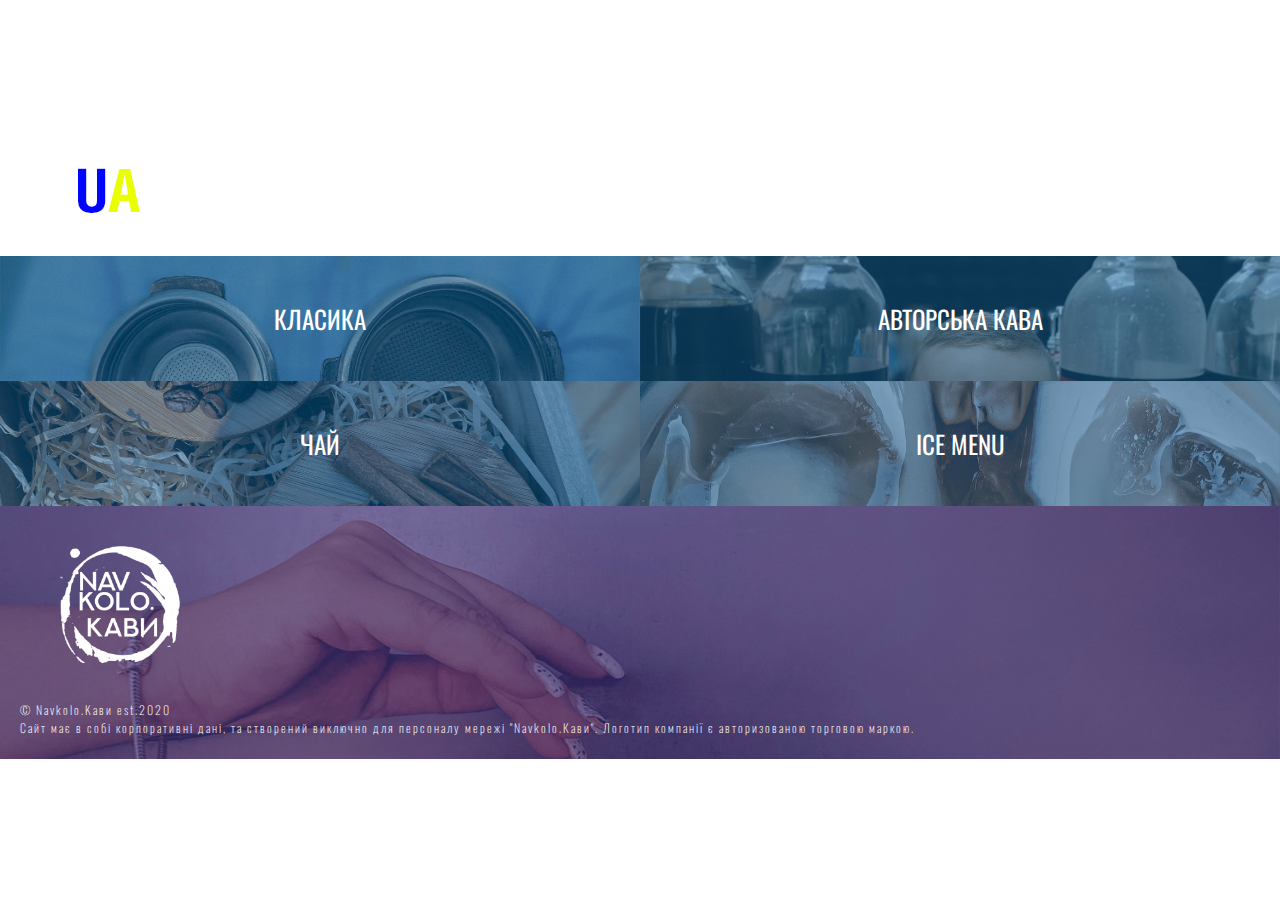
==== main/avengers.html @ 0463a780 "Add files via upload" ====
<!-- Оболочка документа, указываем язык содержимого -->
<html lang="ru">
	<!-- Заголовок страницы, контейнер для других важных данных (не отображается) -->
	<head>
		<!-- Заголовок страницы в браузере -->
		<title>NavKolo.Avengers</title>
		<!-- Подключаем CSS -->
		<link rel="stylesheet" href="../css/avengers.css" />
		<!-- Кодировка страницы -->
		<meta http-equiv="Content-type" content="text/html;charset=UTF-8" />
		<meta name="viewport" content="width=device-width, initial-scale=1.0">
	</head>
	<!-- Отображаемое тело страницы -->
<body>	
<div class="wrapper">
	<header class="header">
		<div class="logo">
			<img class="logo__est" src="../img/icons/icon__2.png" alt="">
		</div>
	</header>
	<div class="content">
	</div>
	<div class="maps">
		<ul class="maps__page maps__flex">
			<a class="maps__link maps__classic" href="classic.html"><li>КЛАСИКА</li></a>
			<a class="maps__link maps__autphors" href="autphors.html"><li>АВТОРСЬКА КАВА</li></a>
		</ul>
		<ul class="maps__page maps__flex">			
			<a class="maps__link maps__tea" href="tea.html"><li>ЧАЙ</li></a>
			<a class="maps__link maps__ice" href="ice-menu.html"><li>ICE MENU</li></a>
		</ul>
	</div>
	<footer class="footer">
		<div class="logofoot">
			<a href="../index.html"><img class="logo__est" src="../img/icons/logo_white.png" alt=""></a>
		</div>
		<p>© Navkolo.Kави est.2020</p>
		<p>Сайт має в собі корпоративні дані, та створений виключно для персоналу мережі "Navkolo.Кави". Логотип компанії є авторизованою торговою маркою.</p>
	</footer>
</div>
</body>
</html>
---- css/avengers.css ----
@charset "UTF-8";
/*Обнуление*/
@import url("https://fonts.googleapis.com/css2?family=Oswald&display=swap");
@import url("https://fonts.googleapis.com/css2?family=Oswald:wght@200;400&display=swap");
@import url("https://fonts.googleapis.com/css2?family=Oswald:wght@200;400&family=Roboto+Condensed:wght@300&display=swap");
* {
  padding: 0;
  margin: 0;
  border: 0;
}

*, *:before, *:after {
  -webkit-box-sizing: border-box;
  box-sizing: border-box;
}

:focus, :active {
  outline: none;
}

a:focus, a:active {
  outline: none;
}

nav, footer, header, aside {
  display: block;
}

html, body {
  height: 100%;
  width: 100%;
  font-size: 100%;
  line-height: 1;
  font-size: 14px;
  -ms-text-size-adjust: 100%;
  -moz-text-size-adjust: 100%;
  -webkit-text-size-adjust: 100%;
}

input, button, textarea {
  font-family: inherit;
}

input::-ms-clear {
  display: none;
}

button {
  cursor: pointer;
}

button::-moz-focus-inner {
  padding: 0;
  border: 0;
}

a, a:visited {
  text-decoration: none;
}

a:hover {
  text-decoration: none;
}

ul li {
  list-style: none;
}

img {
  vertical-align: top;
}

h1, h2, h3, h4, h5, h6 {
  font-size: inherit;
  font-weight: inherit;
}

/*--------------------*/
.footer {
  background: url(../img/footer.jpg) 0 0/cover, no-repeat;
  font-family: "Oswald", sans-serif;
  font-weight: 200;
  color: #fff;
  padding: 0 20px 20px 20px;
}
.footer img {
  width: 200px;
  padding: 40px;
}
.footer p {
  padding: 0 0 5px 0;
  font-size: 12px;
  letter-spacing: 2px;
  line-height: 13px;
}

.maps__flex {
  display: -webkit-box;
  display: -ms-flexbox;
  display: flex;
}
.maps__link {
  -webkit-box-flex: 1;
      -ms-flex: 1 0 50%;
          flex: 1 0 50%;
  text-align: center;
  font-family: "Oswald", sans-serif;
  font-weight: normal;
  color: #fff;
  padding: 50px;
  font-size: 25px;
}
.maps__ice {
  background: url(../img/maps/ice.jpg) 0 0/cover, no-repeat;
}
.maps__ice:hover {
  background: url(../img/maps/ice_hover.jpg) 0 0/cover, no-repeat;
}
.maps__autphors {
  background: url(../img/maps/autphors.jpg) 0 0/cover, no-repeat;
}
.maps__autphors:hover {
  background: url(../img/maps/autphors_hover.jpg) 0 0/cover, no-repeat;
}
.maps__tea {
  background: url(../img/maps/tea.jpg) 0 0/cover, no-repeat;
}
.maps__tea:hover {
  background: url(../img/maps/tea_hover.jpg) 0 0/cover, no-repeat;
}
.maps__avengers {
  background: url(../img/maps/avengers.jpg) 0 0/cover, no-repeat;
}
.maps__avengers:hover {
  background: url(../img/maps/avengers_hover.jpg) 0 0/cover, no-repeat;
}
.maps__classic {
  background: url(../img/maps/classic.jpg) 0 0/cover, no-repeat;
}
.maps__classic:hover {
  background: url(../img/maps/classic_hover.jpg) 0 0/cover, no-repeat;
}
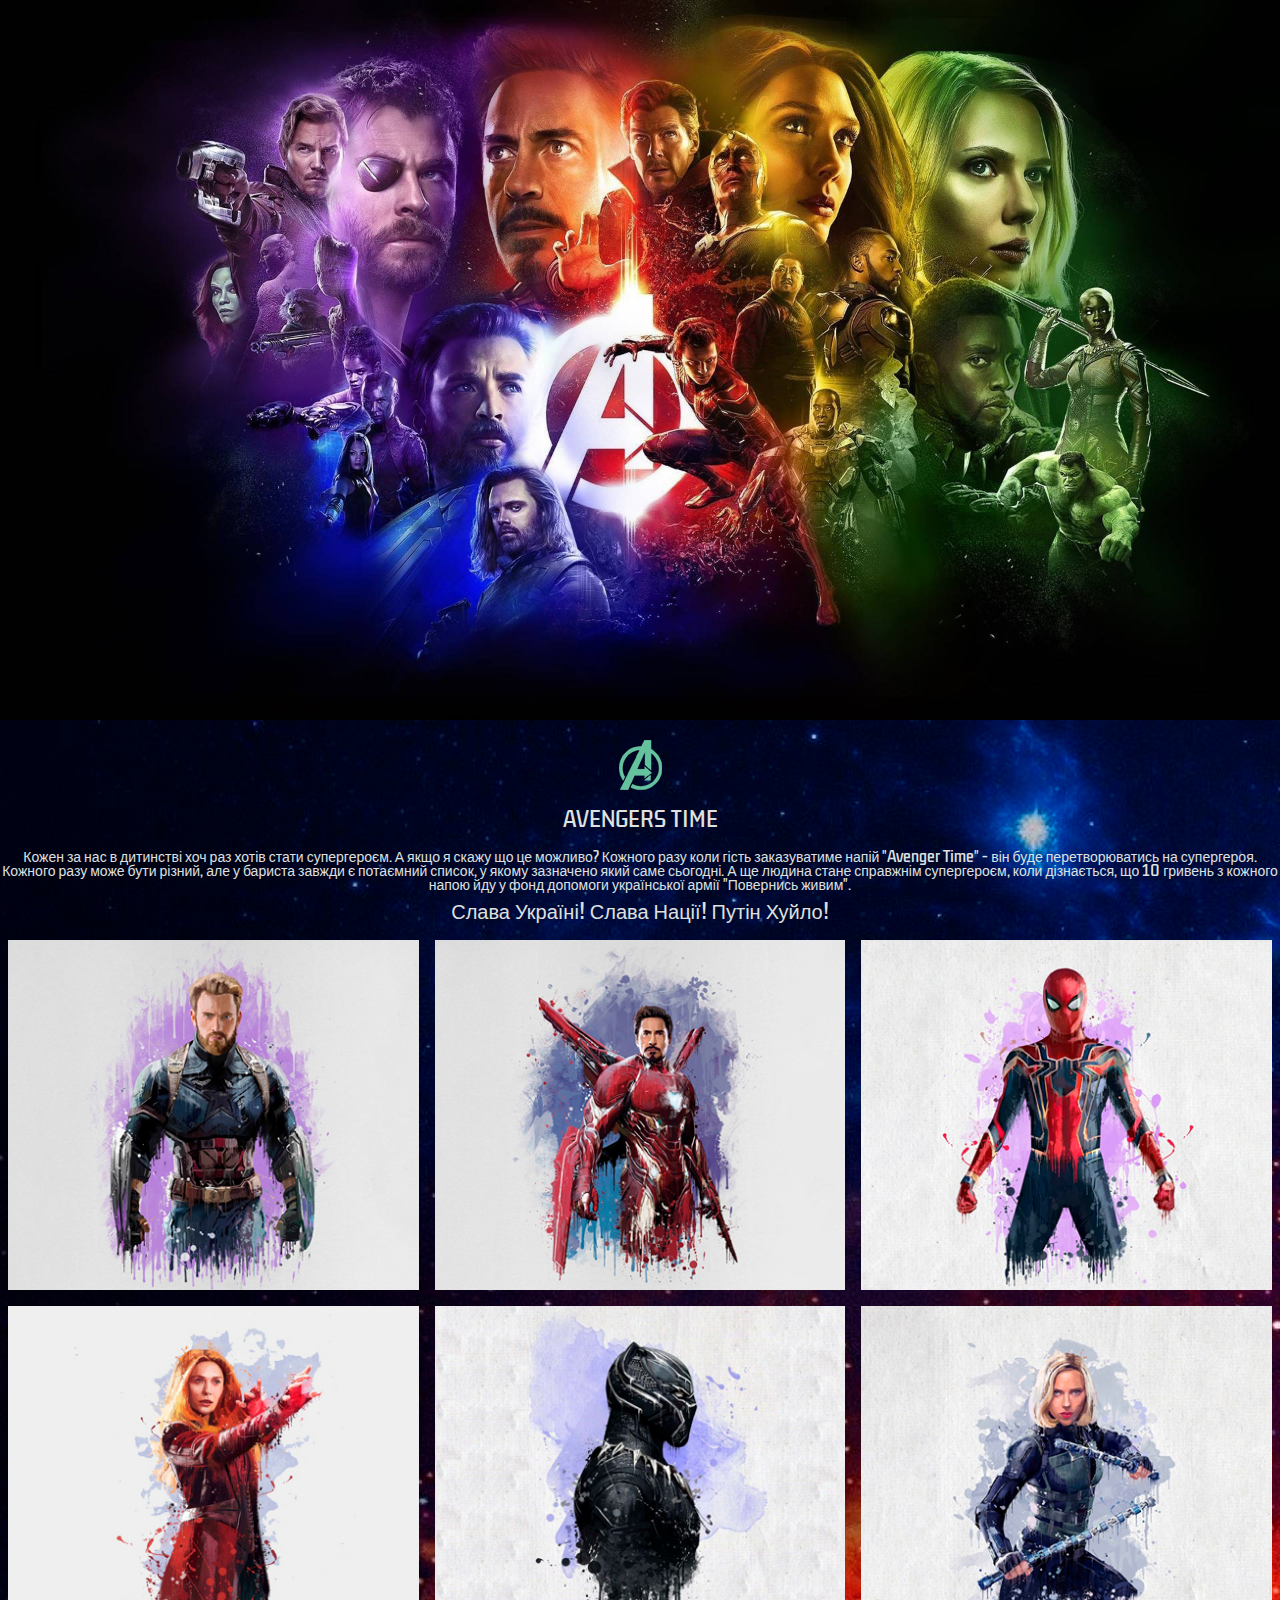
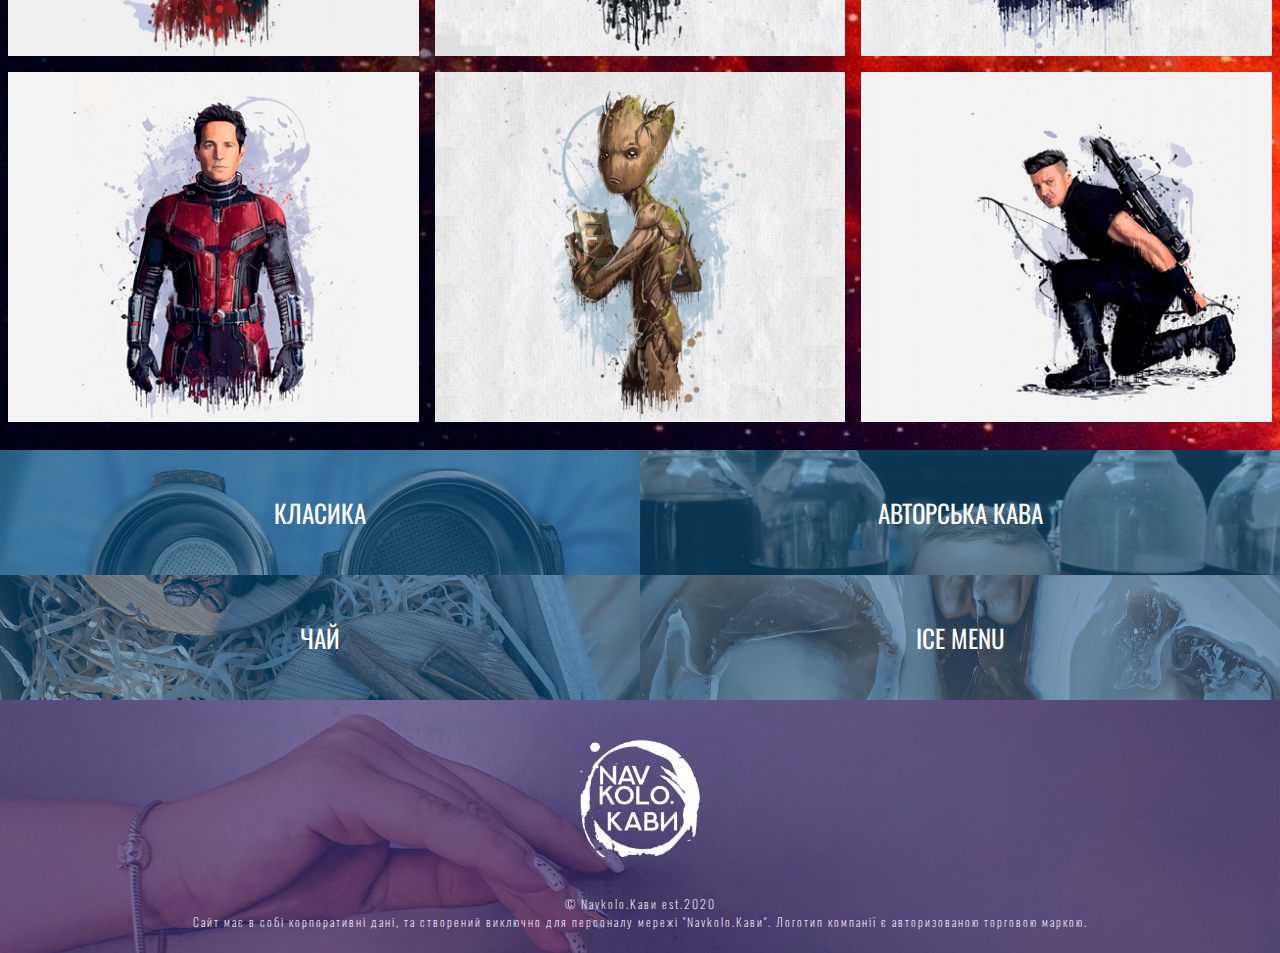
==== commit d2477c39: "Add files via upload" ====
--- a/main/avengers.html
+++ b/main/avengers.html
@@ -15,10 +15,37 @@
 <div class="wrapper">
 	<header class="header">
 		<div class="logo">
-			<img class="logo__est" src="../img/icons/icon__2.png" alt="">
+			<img class="logo__head" src="../img/avengers/header.jpg" alt="">
 		</div>
 	</header>
 	<div class="content">
+		<div class="head">
+			<div class="ico">
+				<img src="../img/icons/icon_7.png" alt="">
+			</div>
+			<div class="title">
+				<h1>Avengers time</h1>
+				<div class="text">Кожен за нас в дитинстві хоч раз хотів стати супергероєм. А якщо я скажу що це можливо? Кожного разу коли гість заказуватиме напій "Avenger Time" - він буде перетворюватись на супергероя. Кожного разу може бути різний, але у бариста завжди є потаємний список, у якому зазначено який саме сьогодні. А ще людина стане справжнім супергероєм, коли дізнається, що 10 гривень з кожного напою йду у фонд допомоги української армії "Повернись живим". <br> <span>Слава Україні! Слава Нації! Путін Хуйло!</span></div>
+			</div>
+		</div>
+		<div class="drink">
+			<div class="ave_flex">
+				<div class="avengers"><img src="../img/avengers/captain.jpg" alt="" class="avenger captain"></div>
+				<div class="avengers"><img src="../img/avengers/iron_man.jpg" alt="" class="avenger iron_man"></div>
+				<div class="avengers"><img src="../img/avengers/spider_man.jpg" alt="" class="avenger spider_man"></div>
+			</div>
+			<div class="ave_flex">
+				<div class="avengers"><img src="../img/avengers/width.jpg" alt="" class="avenger witch"></div>
+				<div class="avengers"><img src="../img/avengers/panther.jpg" alt="" class="avenger panther"></div>
+				<div class="avengers"><img src="../img/avengers/window.jpg" alt="" class="avenger window"></div>
+			</div>
+			<div class="ave_flex">
+				<div class="avengers"><img src="../img/avengers/ant.jpg" alt="" class="avenger ant"></div>
+				<div class="avengers"><img src="../img/avengers/groot.jpg" alt="" class="avenger groot"></div>
+				<div class="avengers"><img src="../img/avengers/hawkee.jpg" alt="" class="avenger hawkee"></div>
+			</div>
+			<div class="ave_flex third"></div>
+		</div>
 	</div>
 	<div class="maps">
 		<ul class="maps__page maps__flex">
--- a/css/avengers.css
+++ b/css/avengers.css
@@ -3,6 +3,7 @@
 @import url("https://fonts.googleapis.com/css2?family=Oswald&display=swap");
 @import url("https://fonts.googleapis.com/css2?family=Oswald:wght@200;400&display=swap");
 @import url("https://fonts.googleapis.com/css2?family=Oswald:wght@200;400&family=Roboto+Condensed:wght@300&display=swap");
+@import url("https://fonts.googleapis.com/css2?family=Kdam+Thmor+Pro&display=swap");
 * {
   padding: 0;
   margin: 0;
@@ -76,24 +77,67 @@
 }
 
 /*--------------------*/
-.footer {
-  background: url(../img/footer.jpg) 0 0/cover, no-repeat;
-  font-family: "Oswald", sans-serif;
-  font-weight: 200;
-  color: #fff;
-  padding: 0 20px 20px 20px;
-}
-.footer img {
-  width: 200px;
-  padding: 40px;
-}
-.footer p {
-  padding: 0 0 5px 0;
-  font-size: 12px;
-  letter-spacing: 2px;
-  line-height: 13px;
-}
-
+/*=======================*/
+html {
+  height: 100%;
+  width: 100%;
+}
+
+body {
+  height: 100%;
+  width: 100%;
+  font-family: "Kdam Thmor Pro", sans-serif;
+  font-weight: normal;
+  color: #dfe0e0;
+  text-align: center;
+}
+
+header img {
+  max-width: 100%;
+}
+
+.content {
+  padding: 20px 0 20px 0;
+  background: url(../img/avengers/avenger_fon.jpg) 0 0/cover, no-repeat;
+}
+.content .ico {
+  padding: 0 0 20px 0;
+}
+.content h1 {
+  font-size: 20px;
+  text-transform: uppercase;
+  padding: 0 0 20px 0px;
+}
+.content .text span {
+  font-size: 20px;
+  display: inline-block;
+  padding: 10px;
+}
+.content .ave_flex {
+  display: -webkit-box;
+  display: -ms-flexbox;
+  display: flex;
+}
+.content .ave_flex .avengers {
+  -webkit-box-flex: 1;
+      -ms-flex: 1 0 33%;
+          flex: 1 0 33%;
+  padding: 8px 8px 8px 8px;
+  /*&:hover{
+  	background: url(../img/avengers/avenger_fon.jpg) 0 0/cover, no-repeat;
+  	img{
+  		visibility: hidden;
+  	}
+  }*/
+}
+.content .ave_flex .avengers img {
+  width: 100%;
+  height: 350px;
+  -o-object-fit: cover;
+     object-fit: cover;
+}
+
+/*=======================*/
 .maps__flex {
   display: -webkit-box;
   display: -ms-flexbox;
@@ -118,9 +162,11 @@
 }
 .maps__autphors {
   background: url(../img/maps/autphors.jpg) 0 0/cover, no-repeat;
+  overflow: hidden;
 }
 .maps__autphors:hover {
   background: url(../img/maps/autphors_hover.jpg) 0 0/cover, no-repeat;
+  overflow: hidden;
 }
 .maps__tea {
   background: url(../img/maps/tea.jpg) 0 0/cover, no-repeat;
@@ -139,4 +185,23 @@
 }
 .maps__classic:hover {
   background: url(../img/maps/classic_hover.jpg) 0 0/cover, no-repeat;
+}
+
+.footer {
+  text-align: center;
+  background: url(../img/footer.jpg) 0 0/cover, no-repeat;
+  font-family: "Oswald", sans-serif;
+  font-weight: 200;
+  color: #fff;
+  padding: 0 20px 20px 20px;
+}
+.footer img {
+  width: 200px;
+  padding: 40px;
+}
+.footer p {
+  padding: 0 0 5px 0;
+  font-size: 12px;
+  letter-spacing: 2px;
+  line-height: 13px;
 }